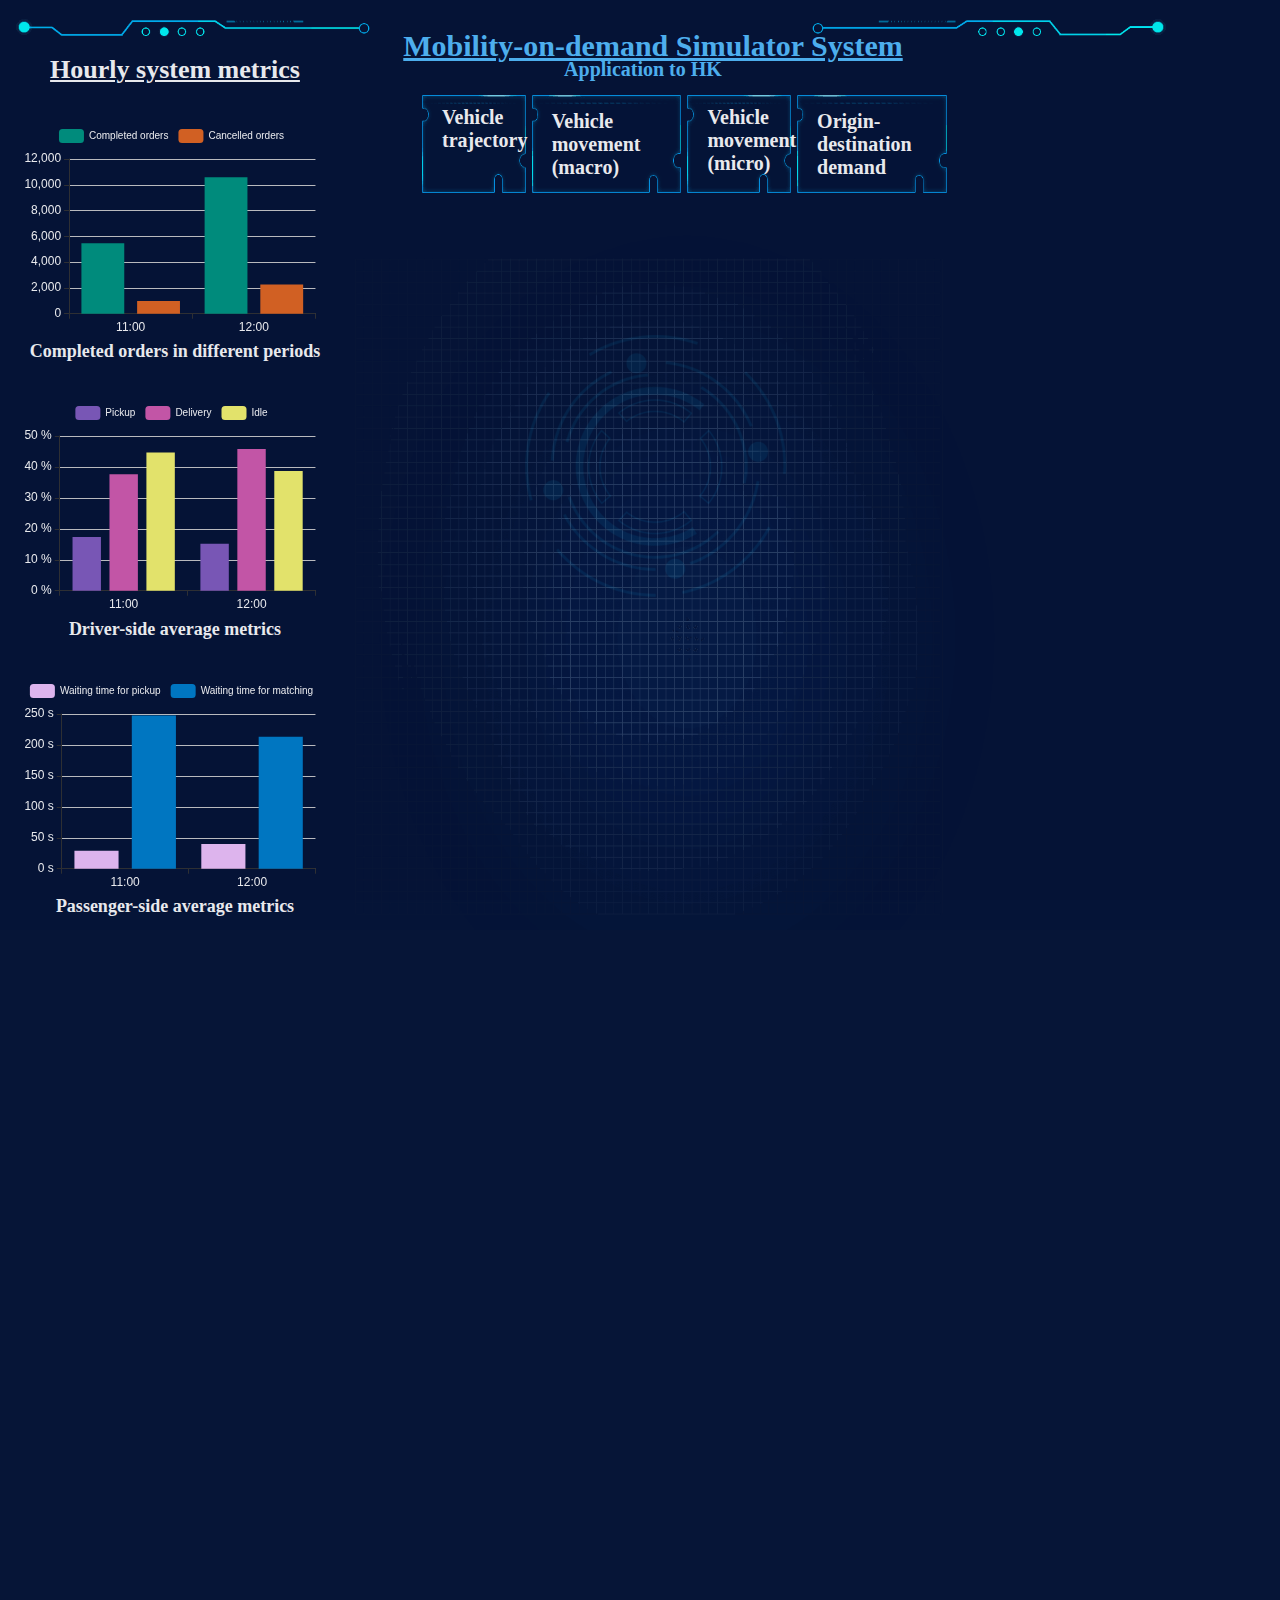
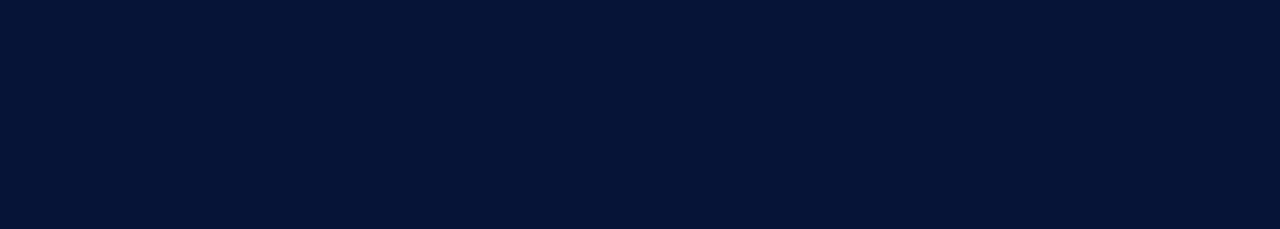
==== index.html @ b4d5e0b5 "update" ====
<!doctype html>
<html>
<head>
<meta charset="utf-8">
<title>Mobility-on-demand Simulator (Application to HK)</title>
<!--设置是否为缩放模式 -->
<meta name="viewport" content="width=device-width, height=device-height, initial-scale=1.0, minimum-scale=0.5, maximum-scale=2.0, user-scalable=yes" /><!-- 新 Bootstrap 核心 CSS 文件 -->
<link rel="stylesheet" type="text/css" href="https://apps.bdimg.com/libs/bootstrap/3.3.4/css/bootstrap.css">
<!-- jQuery文件。务必在bootstrap.min.js 之前引入 --> 
<script src="./static/js/jquery.min.js"></script>
<!-- 最新的 Bootstrap 核心 JavaScript 文件 --> 
<script src="./static/js/bootstrap.min.js"></script>
<!--echarts JS-->
<script src="./static/js/echarts.min.js"></script>
<!-- 轮播swiper文件 -->
<link rel="stylesheet" type="text/css" href="./static/css/swiper.min.css">
<script src="./static/js/swiper.min.js"></script>
<!--界面样式-->
<script src="./static/js/visual2.js"></script>
<!--<script src="js/visual3.js"></script>-->
<script src="./static/js/china.js"></script>
<script src="./static/js/chartMap.js"></script>
<link rel="stylesheet" type="text/css" href="./static/css/visual.css">
<script type="text/javascript" src="//api.map.baidu.com/api?v=1.0&type=webgl&ak=Zyq6TjFQ1679hxUWSUhud4i03GThAEGI"></script>
  <script type="text/javascript" src="./static/common.js"></script>
  <script type="text/javascript" src="https://code.bdstatic.com/npm/mapvgl@1.0.0-beta.119/dist/mapvgl.min.js"></script>
  <script src="//mapv.baidu.com/build/mapv.min.js"></script>
	<script type="text/javascript" src="//api.map.baidu.com/api?v=2.0&ak=1XjLLEhZhQNUzd93EjU5nOGQ"></script>


	<style>
		.arrow.arrow-left {

			width: 0;

			height: 0;

			border-bottom: 15px solid transparent; /* 下边框的高 */

			border-top: 15px solid transparent; /* 上方边框的高 */

			border-right: 10px solid yellow; /* 右边框的长度|宽度，以及背景色 */

			font-size: 0;

			line-height: 0;

		}
		.graph{
			border-style:solid;
			height:28px;
			width:150px;
			cursor:pointer;
			text-align:center

		}
		.graphDes{
			font-size: 16px;
			color:white;
			white-space: nowrap;
		}
		.graphDesRight{
			font-size: 16px;
			color:white;
			padding-top:30px
		}

	</style>
</head>
<body class="ksh">
	<div id="load">
		<div class="load_img"><!-- 加载动画 -->
			<img class="jzxz1" src="./static/images/jzxz1.png">
			<img class="jzxz2" src="./static/images/jzxz2.png">
		</div>
	</div>
	<div class="head_top" style="cursor:pointer;">
		<img class="img-responsive" src="./static/images/jcdsj_logo.png">
		<p style="font-size: 30px; font-weight: bolder;text-decoration:underline;">Mobility-on-demand Simulator System
			<span >Application to HK</span>
		</p>
	</div>
	<div class="visual">
		<div class="visual_left">
			<div class="visual_box" style="height: 5%;">
				<div class="visual_title">
					<span style="font-size: 26px;text-decoration:underline;">Hourly system metrics</span>
				</div>
			</div>
			<div class="visual_box">
<!--				<div class="visual_title">-->
<!--					<span>Completed orders in different periods</span>-->
<!--					<img src="images/ksh33.png">-->
<!--				</div>-->
				<div class="visual_chart" id="main1">
				</div>
				<div class="visual_title">
					<span>Completed orders in different periods</span>
				</div>

			</div>
			<div class="visual_box">
<!--				<div class="visual_title">-->
<!--					<span>Driver-side metrics</span>-->
<!--					<img src="images/ksh33.png">-->
<!--				</div>-->
				<div class="visual_chart" id="main2">
					
				</div>
				<div class="visual_title">
					<span>Driver-side average metrics</span>
				</div>
			</div>
			<div class="visual_box">
<!--				<div class="visual_title">-->
<!--					<span>Passenger-side metrics</span>-->
<!--					<img src="images/ksh33.png">-->
<!--				</div>-->
				<div class="visual_chart" id="main21">

				</div>
				<div class="visual_title">
					<span>Passenger-side average metrics</span>
<!--					<img src="images/ksh33.png">-->
				</div>
			</div>

		</div>
		<div class="visual_con">
			<div class="visual_conTop">
				<div class="visual_conTop_box visual_conTop1">
					<div >
						<h3 style="font-size: 20px; padding-top: 10%;cursor: pointer" onclick="trajectory_map()">Vehicle trajectory</h3>
					</div>
				</div>
				<div class="visual_conTop_box visual_conTop2">
					<div>
					<h3 style="font-size: 20px; padding-top: 10%;cursor: pointer" onclick="node_map()">Vehicle movement (macro)</h3>
					</div>
				</div>
				<div class="visual_conTop_box visual_conTop1">
					<div>
					<h3 style="font-size: 20px; padding-top: 10%;cursor: pointer" onclick="car_map()">Vehicle movement (micro)</h3>
					</div>
				</div>
				<div class="visual_conTop_box visual_conTop2">
					<div>
					<h3 style="font-size: 20px; padding-top: 10%;cursor: pointer" onclick="od_demand()">Origin-destination demand</h3>
					</div>
				</div>
				<div class="clear"></div>
			</div>
			<div class="visual_conBot" id="content">
				<img class="visual_conBot_l" src="./static/images/ksh42.png">
				<img class="visual_conBot_2" src="./static/images/ksh43.png">
				<img class="visual_conBot_3" src="./static/images/ksh44.png">
				<img class="visual_conBot_4" src="./static/images/ksh45.png">
<!--				<div class="visual_chart_text">-->
<!--					<h1>Travel Service</h1>-->
<!--					<h2>Traffic big data analysis platform</h2>-->
<!--				</div>-->
				<div class="visual_chart" id="map_container">
				</div>
			</div>
		</div>
		<div class="visual_right">
			<div class="visual_box_long visualSfzsfl">
				<div class="visual_title">
					<span style="font-size: 26px;text-decoration:underline;">Real-time system metrics</span>
				</div>
				<div class="visual_title">
					<span style="font-size: 18px;text-decoration:underline;">Driver-side metrics </span>

					<br>
					<span>Percentage of vehicles in different status</span>
					<br>
<!--					<span id="matching rate" style="margin:2px;color:white">Matching rate: 0</span>-->
<!--					<br>-->
					<span id="delivery ratio" style="margin:2px;color:red">Delivery: 0</span>
					<br>
					<span id="pickup ratio" style="margin:2px;color:green">Pickup: 0</span>
					<br>
					<span id="idle ratio" style="margin:2px;color:yellow">Idle: 0</span>
					<br>
					<br>
					<div style="padding-top: 7%;">
					<span style="font-size: 18px;text-decoration:underline;">Passengers-side metrics </span>

					<br>
					<span id="waiting time" style="margin:2px;color:white">Waiting time for matching: 0s</span>
					<br>
					<span id="pickup time" style="margin:2px;color:white">Waiting time for pickup: 0s</span>
					<br>

					<div class="visualSssf_left" style="text-align: center; padding-top: 7%">
						<h3 id="time" style="width:33%;float:left;line-height:85px;color:#20dbfd;text-shadow:0 0 25px
						#00d8ff;font-size:46px;font-family: 'yjsz';text-align:right;">Time</h3>
					</div>
						</div>
				</div>
			</div>

		</div>
		<div class="clear"></div>
	</div>
	<script>

		$(function(){
			var a=$('.visualSssf_left a');
			for(var i=0;i<a.length;i++){
				a[i].index=i;
				a[i].onclick=function(){
					for(var i=0;i<a.length;i++){
						a[i].className=''
						}
					this.className='active'
				}
			}

			var sfzcllH=$('.sfzcll_box').height();
			var sfzcllHtwo=sfzcllH-2;
			$('.sfzcll_box').css('line-height',sfzcllH+'px');
			$('.sfzcll_smallBk>div').css('line-height',sfzcllHtwo+'px');

			//删除加载动画
			$('#load').fadeOut(1000);
    		setTimeout(function(){
    			$('#load').remove()
    		}
    		,1100);
		});

var count = 1;
// var panel =
// [[0.9597400086400517, 0.9284936583391741, 0.9133551211368733, 0.922132681439626, 0.9253098993089535, 0.9324087819332454, 0.9243541331243148, 0.9220185780633982, 0.9147542616424984, 0.9156650110148477, 0.9226605959471905, 0.9279352252134632], [724, 1510, 2294, 3041, 3756, 4395, 4975, 5600, 6296, 7107, 7791, 8483], [45, 152, 203, 260, 285, 313, 432, 460, 610, 620, 628, 636], [0.06110069444444456, 0.07011736111111122, 0.073377777777778, 0.0712243055555558, 0.06874375000000021, 0.06603333333333329, 0.06250694444444431, 0.0605604166666666, 0.06517916666666687, 0.08003819444444461, 0.06641041666666679, 0.06784236111111125], [0.04908055555555558, 0.0890180555555557, 0.08430555555555583, 0.0831916666666669, 0.07833472222222236, 0.07129930555555554, 0.07452013888888896, 0.07085277777777799, 0.07849236111111134, 0.09836527777777745, 0.08075416666666685, 0.07927916666666701], [0.8898187500000011, 0.8408645833333304, 0.8423166666666673, 0.8455840277777776, 0.8529215277777796, 0.8626673611111136, 0.8629729166666695, 0.8685868055555566, 0.8563284722222215, 0.8215965277777758, 0.8528354166666676, 0.8528784722222238], [14.666161488669452, 30.768588376984376, 44.62806580798934, 33.06717598215866, 32.067110989858016, 22.768689861388395, 57.01594734952137, 46.98370468405998, 59.07011382829559, 23.273276793057832, 12.126427425314324, 11.343769321400908], [702.0551411084369, 677.6501767423256, 686.3203139387223, 697.3660211288479, 695.1071752486805, 784.8609795930947, 736.0293962314984, 685.8039720662406, 712.5524316907916, 664.731697196513, 683.5312223501576, 631.9105746564428]]
var time = ['11:00', '12:00','13:00', '14:00','15:00', '16:00','17:00', '18:00','19:00', '20:00','21:00', '22:00'];
var chartDom = document.getElementById('main1');
var myChart = echarts.init(chartDom);
var myChart2 = echarts.init(document.getElementById('main2'));
myChart2.setOption(option2);
var myChart21 = echarts.init(document.getElementById('main21'));
myChart21.setOption(option21);

var interval = setInterval(function () {
	if (count > 2) {
		myChart.setOption({
			xAxis: [
				{
					data: time.slice(0, count)
				}
			],
			series: [
				{
					data: panel[1].slice(0, count)
				},
				{
					data: panel[2].slice(0, count)
				}
			]
		});
		myChart2.setOption({
			xAxis: [
				{
					data: time.slice(0, count)
				}
			],
			series: [
				{
					data: panel[3].slice(0, count)
				},
				{
					data: panel[4].slice(0, count)
				},
				{
					data: panel[5].slice(0, count)
				}
			]
		});
		myChart21.setOption({
			xAxis: [
				{
					data: time.slice(0, count)
				}
			],
			series: [
				{
					data: panel[6].slice(0, count)
				},
				{
					data: panel[7].slice(0, count)
				}
			]
		});
	}
  	count += 1;
if(count===16){
	clearInterval(interval);

}
}, 60000);

myChart.setOption(option1);

	//交通流量
	// let myChart1 = echarts.init(document.getElementById('main1'));
    // myChart1.setOption(option1);
	//交通工具流量


    // var myChart41 = echarts.init(document.getElementById('main41'));
    // myChart41.setOption(option41);

    //今日实时收费
	let executeTime = 12;

	let startTime = 0;
	fetch('./hongkong/simulator_metrics.json').then(function(rs) {
    return rs.json();
  }).then(function(rs) {
      cTime = document.getElementById('time');
      // p1 = document.getElementById('matching rate');
      p2 = document.getElementById('pickup ratio');
      p3 = document.getElementById('delivery ratio');
      p4 = document.getElementById('idle ratio');
      for (var i = 0; i < 4320; i++) {
          (function (num) {
              setTimeout(function () {
                  current_time = (num+startTime) * 5 + 36000;
                  cTime.innerHTML = 'Time: ' + sToHms((num+startTime) * 5 + 36000);
                  // p1.innerHTML = 'Matching Rate: ' + (rs[num * 5 + 36000][0]*100).toFixed(2) +'%';
                  p2.innerHTML = '---- Pickup: ' + (rs[(num+startTime) * 5 + 36000][3]*100).toFixed(2) +'%';
                  p3.innerHTML = '---- Delivery: ' + (rs[(num+startTime) * 5 + 36000][4]*100).toFixed(2) +'%';
                  p4.innerHTML = '---- Idle: ' + (rs[(num+startTime) * 5 + 36000][5]*100).toFixed(2) +'%';
                  // if(num > 5760){
                  // 	executeTime = 1;
				  // }
              }, num * (1000/(executeTime)));
          })(i);
      }
  });
    fetch('./hongkong/simulator_metrics_passenger.json').then(function(rs) {
    return rs.json();
  }).then(function(rs) {
      p5 = document.getElementById('waiting time');
      p6 = document.getElementById('pickup time');
      for (i = 0; i < 4320; i ++) {
          (function (num) {
              setTimeout(function () {
                  p5.innerHTML = 'Waiting time for matching: ' + rs[(num+startTime) * 5 + 36000][0].toFixed(2) +'s';
                  p6.innerHTML = 'Waiting time for pickup: ' + rs[(num+startTime) * 5 + 36000][1].toFixed(2)+'s';
              }, num * (1000/(executeTime)));
          })(i);
      }
  });
	</script>
<script>

function sToHms(s){
      s = Math.floor(s);  //如果输入的是浮点数，则舍弃小数位

      var h = Math.floor(s/3600);  //计算得出小时数
      if(h<10){  //调整为两位数的格式
        h = '0'+h;
      }

      var m = Math.floor(s/60-h*60);  //计算得出分钟数
      if(m<10){  //调整为两位数的格式
        m = '0'+m;
      }

      var s = s%60;  //计算得出剩下的秒数
      if(s<10){  //调整为两位数的格式
        s = '0'+s;
      }

      return h+':'+m+':'+s;  //最后连接成字符串并返回
    }

function node_map() {
	$.ajax({
	url : "node-trip-time.html",
	success : function (data) {
    $("#content").html(data);
	}
	});
}

function car_map() {
	$.ajax({
	url : "car-line-more.html",
	success : function (data) {
    $("#content").html(data);
	}
	});
}
function trajectory_map() {
	$.ajax({
	url : "line-trip-time-test.html",
	success : function (data) {
    $("#content").html(data);
	}
	});
}
function od_demand() {
	$.ajax({
	url : "od的副本.html",
	success : function (data) {
    $("#content").html(data);
	}
	});
}
trajectory_map();

</script>
</body>

</html>
---- static/css/visual.css ----
a,p,h1,h2,h3,h4,h5,h6,body,span,label,div{padding:0;margin:0;font-family:'瀵邦喛钂嬮梿鍛寸拨';}
div{font-family:'瀵邦喛钂嬮梿鍛寸拨';}
ul{padding:0;margin:0;}
a{text-decoration:none !important;}
.clear{clear:both;}
html, body, form{overflow-y:auto;height:100%;}
/* 滚动条样式 */
::-webkit-scrollbar {width:1px;height:4px;}
::-webkit-scrollbar-track {-webkit-box-shadow:inset 0 0 6px rgba(255,255,255,0.9);border-radius: 10px;}
::-webkit-scrollbar-thumb {border-radius:5px; background: rgba(66,66,66,1);-webkit-box-shadow:inset 0 0 6px rgba(227,227,227,87.5);}
::-webkit-scrollbar-thumb:window-inactive {background: rgba(227,227,227,0.5);}

@font-face{
	font-family: yjsz;
	src:url('../fonts/yjsz.TTF'),
		url('../fonts/yjsz.eot'); /* IE9+,可以是具体的实际链接 */
	}

.ksh{height:100%;padding:15px;background:url(../images/data08.png) no-repeat #061537;background-size:cover;overflow:hidden;position:relative;z-index:-2;}

/* 加载旋转动画 */
#load{width:100%;height:100%;position:absolute;background:url(../images/data08.png) no-repeat #061537;background-size:cover;top:0;left:0;z-index:999}
#load .load_img{position:absolute;left:calc(50% - 182px);top:calc(50% - 182px);}
.load_img img{position:absolute;left:0;top:0;}
.load_img .jzxz1{animation:xz1 8s infinite linear;}
	@keyframes xz1 {
	  from {
	  transform:rotate(0deg);
	  }
	  50% {
	    transform:rotate(180deg);
	  }
	  to{
	  	transform:rotate(360deg);
	  }
	}	
.load_img .jzxz2{animation:xz2 7s infinite linear;}
	@keyframes xz2 {
	  from {
	  transform:rotate(0deg);
	  }
	  50% {
	    transform:rotate(-180deg);
	  }
	  to{
	  	transform:rotate(-360deg);
	  }
	}	

.head_top{position:relative;}
.head_top img{width:90%;margin:auto;}
.head_top p{width:100%;text-align:center;color:#55bfff;position:absolute;bottom: -18px;left: -2px;}
.head_top span{width:100%;text-align:center;color:#55bfff;position:absolute;bottom: -18px;left: -10px;}
.head_top p span{font-size:20px;}

.visual{height:calc(100% - 33px);padding-top:10px;}

.visual_box{height:32%;}
.visual_box_long{height:40%;}
.visual_box_short{height:26.7%;}
.visual_box .visual_title{position:relative;text-align:center;font-weight:bolder;}
.visual_box .visual_title span{color:#fff;font-size:18px;}
.visual_box .visual_title img{width:100%;position:absolute;left:0;bottom:0;}
/*.visual_box .visual_chart{height:100%;}*/
.visual_box .visual_chart{height:calc(100% - 35px);}
.visual_box_long .visual_title{position:relative;height:75px;margin:5px 0;font-weight:bolder;}
.visual_box_long .visual_title span{color:#fff;font-size:18px;line-height:35px;}
.visual_box_long .visual_title img{width:100%;position:absolute;left:0;bottom:0;}
.visual_box_long .visual_chart{height:calc(100% - 35px);}
.visual_box_short .visual_title{position:relative;height:35px;margin:5px 0;font-weight:bolder;}
.visual_box_short .visual_title span{color:#fff;font-size:18px;line-height:35px;}
.visual_box_short .visual_title img{width:100%;position:absolute;left:0;bottom:0;}
.visual_box_short .visual_chart{height:calc(100% - 35px);}
.visual_left{width:25%;height:100%;float:left;}
.visual_left .sfzcll{position:relative;}
.visual_left .sfzcll a{width:32%;text-align:center;line-height:25px;color:#fff;display:inline-block;}
.visual_left .sfzcll .sfzcll_pos_box{width:100%;height:calc(100% - 30px);}
.visual_left .sfzcll .sfzcll_box{width:100%;height:calc(33% - 15px);line-height:5;background:rgba(15,47,72,0.8);border:1px solid #1380bd;position:relative;margin-bottom:15px;}
.visual_left .sfzcll .sfzcll_box:last-of-type{margin:0;}
.visual_left .sfzcll .sfzcll_box .sfzcll_bkJk{position:absolute;}
.visual_left .sfzcll .sfzcll_box .sfzcll_bkJk:first-of-type{top:-2px;left:-2px;}
.visual_left .sfzcll .sfzcll_box .sfzcll_bkJk:nth-child(2){top:-2px;right:-2px;}
.visual_left .sfzcll .sfzcll_box .sfzcll_bkJk:nth-child(3){bottom:-2px;right:-2px;}
.visual_left .sfzcll .sfzcll_box .sfzcll_bkJk:nth-child(4){bottom:-2px;left:-2px;}
.visual_left .sfzcll .sfzcll_box label{width:33%;color:#fff;text-align:center;float:left;}
.visual_left .sfzcll .sfzcll_box label img{width:23px;height:23px;margin-right:5px;margin-top:-2px;}
.visual_left .sfzcll .sfzcll_box .sfzcll_smallBk{width:33%;height:100%;float:left;padding:2px 5px;}
.visual_left .sfzcll .sfzcll_box .sfzcll_smallBk>div{height:100%;background:url(../images/ksh38.png) no-repeat;background-size:100% 100%;text-align: center;line-height:1.5em;}
.visual_left .sfzcll .sfzcll_box .sfzcll_smallBk .ygl{color:#00ffc6;}
.visual_left .sfzcll .sfzcll_box .sfzcll_smallBk .ygh{color:#ffe400;}

.visual_con{width:50%;height:100%;float:left;padding:40px 20px 0 20px;}
.visual_con .visual_conTop{height:130px;margin-bottom:10px;padding-left:10%}
.visual_con .visual_conTop .visual_conTop_box{height:100%;padding:0 3px;}
.visual_con .visual_conTop .visual_conTop1{width:18%;height:75%;float:left;}
.visual_con .visual_conTop .visual_conTop1>div{background:url(../images/ksh40.png) no-repeat;background-size:100% 100%;}
.visual_con .visual_conTop .visual_conTop2{width:26%;height:75%;float:left;}
.visual_con .visual_conTop .visual_conTop2>div{background:url(../images/ksh39.png) no-repeat;background-size:100% 100%;}
.visual_right{width:25%;height:100%;float:right;}
.visual_con .visual_conTop .visual_conTop_box>div{height:100%;}
.visual_con .visual_conTop .visual_conTop_box>div h3{color:#fff;font-size:16px;padding:16px 0 0 20px;}
.visual_con .visual_conTop .visual_conTop_box>div p{width:33%;float:left;line-height:85px;color:#20dbfd;text-shadow:0 0 25px #00d8ff;font-size:46px;font-family: 'yjsz';text-align:right;}
.visual_con .visual_conTop .visual_conTop_box>div .conTop_smil{width:67%;height:60px;float:left;padding-top:23px;}
.visual_con .visual_conTop .visual_conTop_box>div .conTop_smil a{display:block;line-height:20px;text-align: left;color:#fff;padding-left:9px;}
.visual_con .visual_conTop .visual_conTop_box>div .conTop_smil span{width:32px;display:inline-block;margin-left:3px;}
.visual_con .visual_conTop .visual_conTop_box>div .conTop_smil a.sz{color:#fe3e12;}
.visual_con .visual_conTop .visual_conTop_box>div .conTop_smil a.xd{color:#12fe81;}
.visual_con .visual_conTop .visual_conTop_box>div .conTop_smil a.null{visibility:hidden;}

.visual_con .visual_conBot{height:calc(100% - 136px);background:url(../images/ksh41.png) no-repeat;background-size:100% 100%;position:relative;}
.visual_con .visual_conBot>img{position:absolute;width:25px;height:25px;}
.visual_con .visual_conBot .visual_conBot_l{position:absolute;left:0;top:0;}
.visual_con .visual_conBot .visual_conBot_2{position:absolute;right:0;top:0;}
.visual_con .visual_conBot .visual_conBot_3{position:absolute;right:0;bottom:0;}
.visual_con .visual_conBot .visual_conBot_4{position:absolute;left:0;bottom:0;}
.visual_con .visual_conBot .visual_chart{width:100%;height:100%;position:absolute;}
.visual_con .visual_conBot .visual_chart_text{color:#fff;position:absolute;top:15px;left:15px;z-index: 99;}
.visual_con .visual_conBot .visual_chart_text h1{font-size:26px;margin-bottom:6px;}
.visual_con .visual_conBot .visual_chart_text h2{font-size:20px;}
.visual_con .visual_conBot .visual_conBot_bot{width:calc(100% - 8px);height:180px;background:rgba(16,54,87,0.5);border:1px solid #345f92;position:absolute;bottom:4px;left:4px;z-index:99;}

.visualSssf_left{width:20%;float:left;color:#fff;padding:10px 20px 0 40px; text-align: center;}
.visualSssf_left h3{color:#fff;font-size:20px;font-weight:600;margin-bottom:10px;}
.visualSssf_left a{width:32%;color:#fff;display:inline-block;margin-bottom:10px;cursor:pointer;}
.visualSssf_left a.active{color:#01f0ff;}
.visualSssf_right{width:80%;height:100%;float:left;}
.visualSssf_right .visualSssf_right_box{width:25%;float:left;height:100%;}

.visualSfzsfl{position:relative;}
.visualSfzsfl .visual_chart{opacity:0.6}
.visualSfzsfl .visual_table{width:60%;position:absolute;z-index: 99;top:40px;left:0;}
.visualSfzsfl .visual_table table{width:100%;color:#fff;text-align:center;}
.visualSfzsfl .visual_table table tr{border-bottom: 1px dashed #ddd;}
.visualSfzsfl .visual_table table tr:first-child{color:#01c0ff;}
.visualSfzsfl .visual_table table tr:last-child{border-bottom: 1px solid #ddd;}
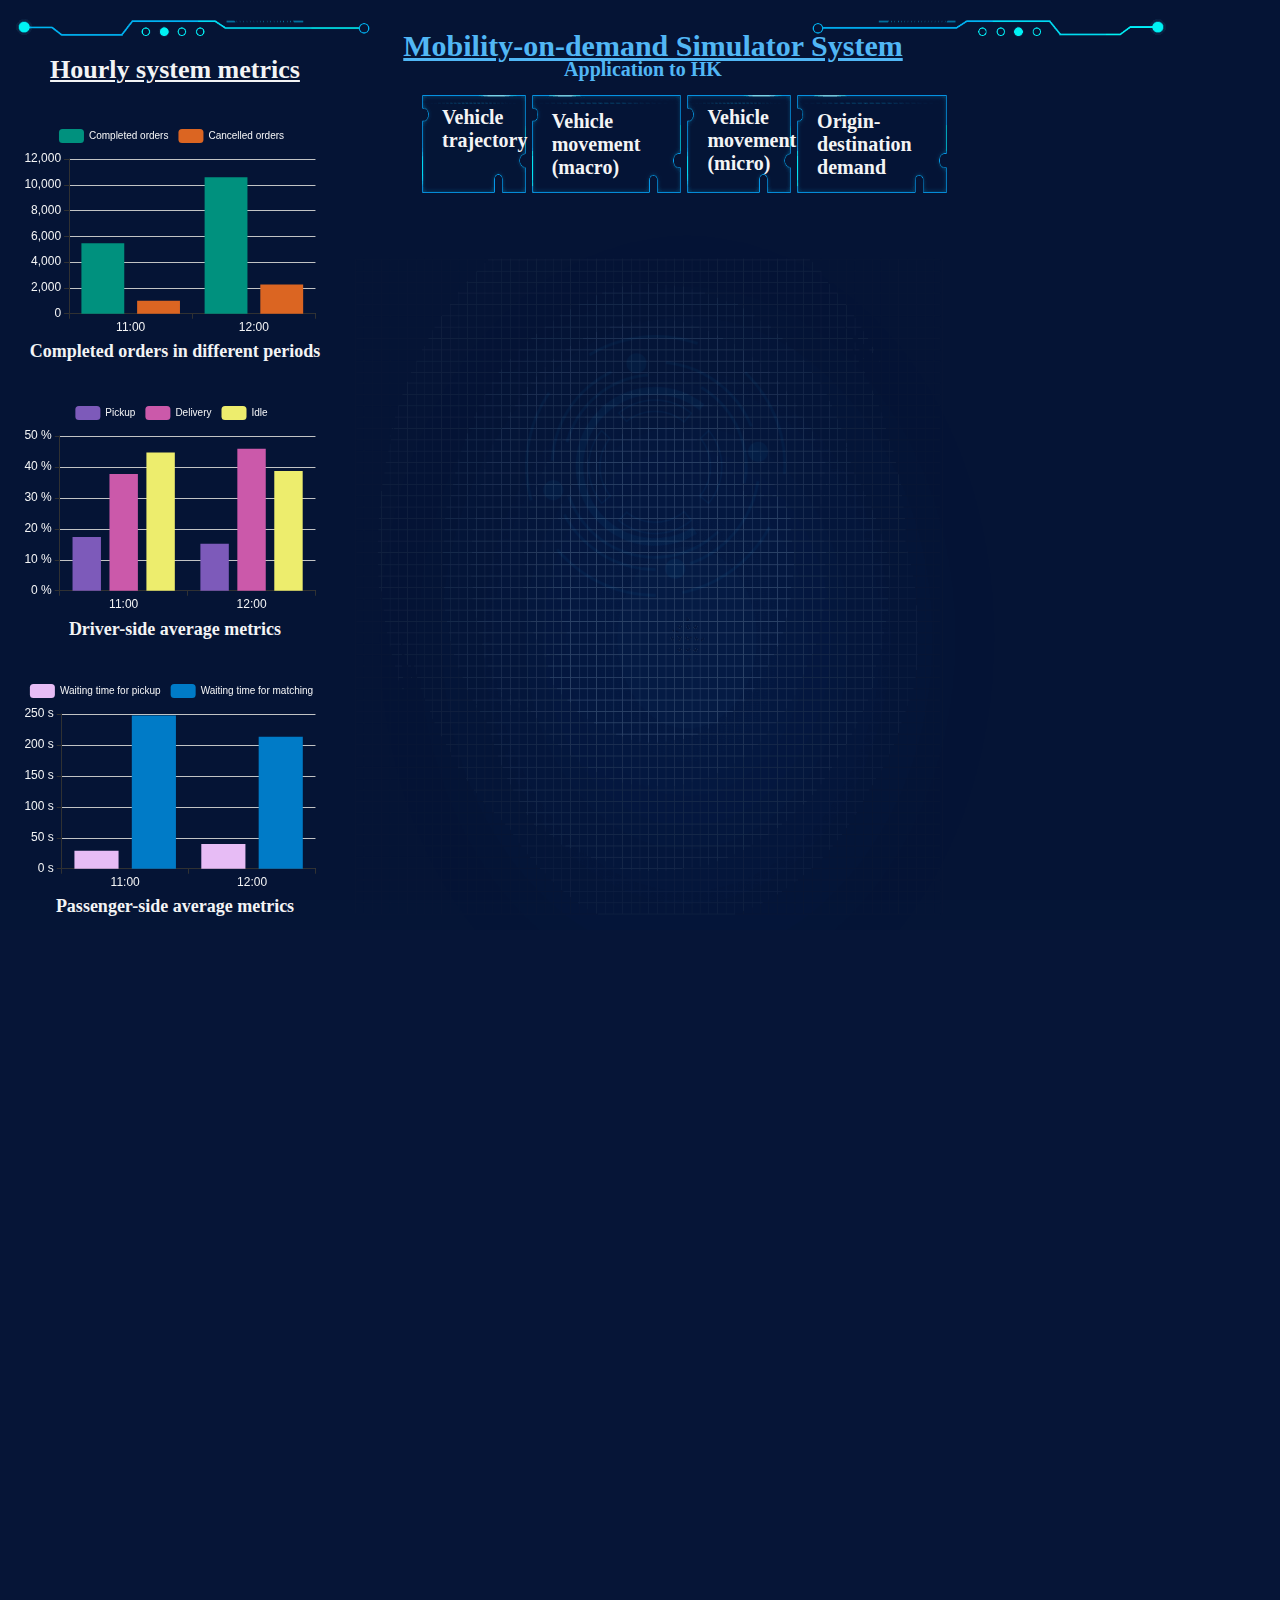
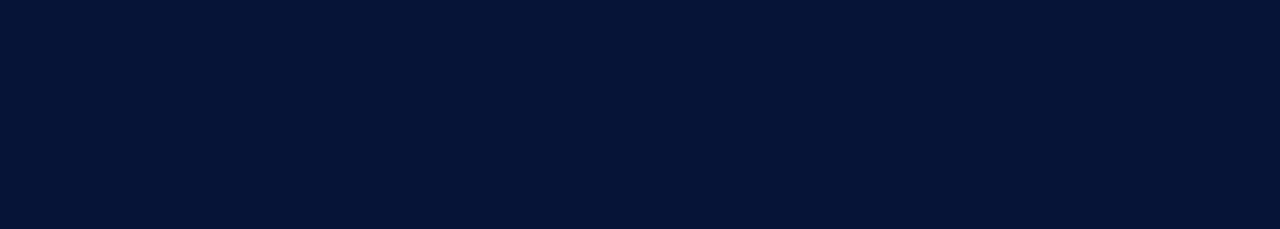
==== commit 7bacd6b8: "Update index.html" ====
--- a/index.html
+++ b/index.html
@@ -378,7 +378,7 @@
 
 function node_map() {
 	$.ajax({
-	url : "node-trip-time.html",
+	url : "./node-trip-time.html",
 	success : function (data) {
     $("#content").html(data);
 	}
@@ -387,7 +387,7 @@
 
 function car_map() {
 	$.ajax({
-	url : "car-line-more.html",
+	url : "./car-line-more.html",
 	success : function (data) {
     $("#content").html(data);
 	}
@@ -395,7 +395,7 @@
 }
 function trajectory_map() {
 	$.ajax({
-	url : "line-trip-time-test.html",
+	url : "./line-trip-time-test.html",
 	success : function (data) {
     $("#content").html(data);
 	}
@@ -403,7 +403,7 @@
 }
 function od_demand() {
 	$.ajax({
-	url : "od的副本.html",
+	url : "./od的副本.html",
 	success : function (data) {
     $("#content").html(data);
 	}
